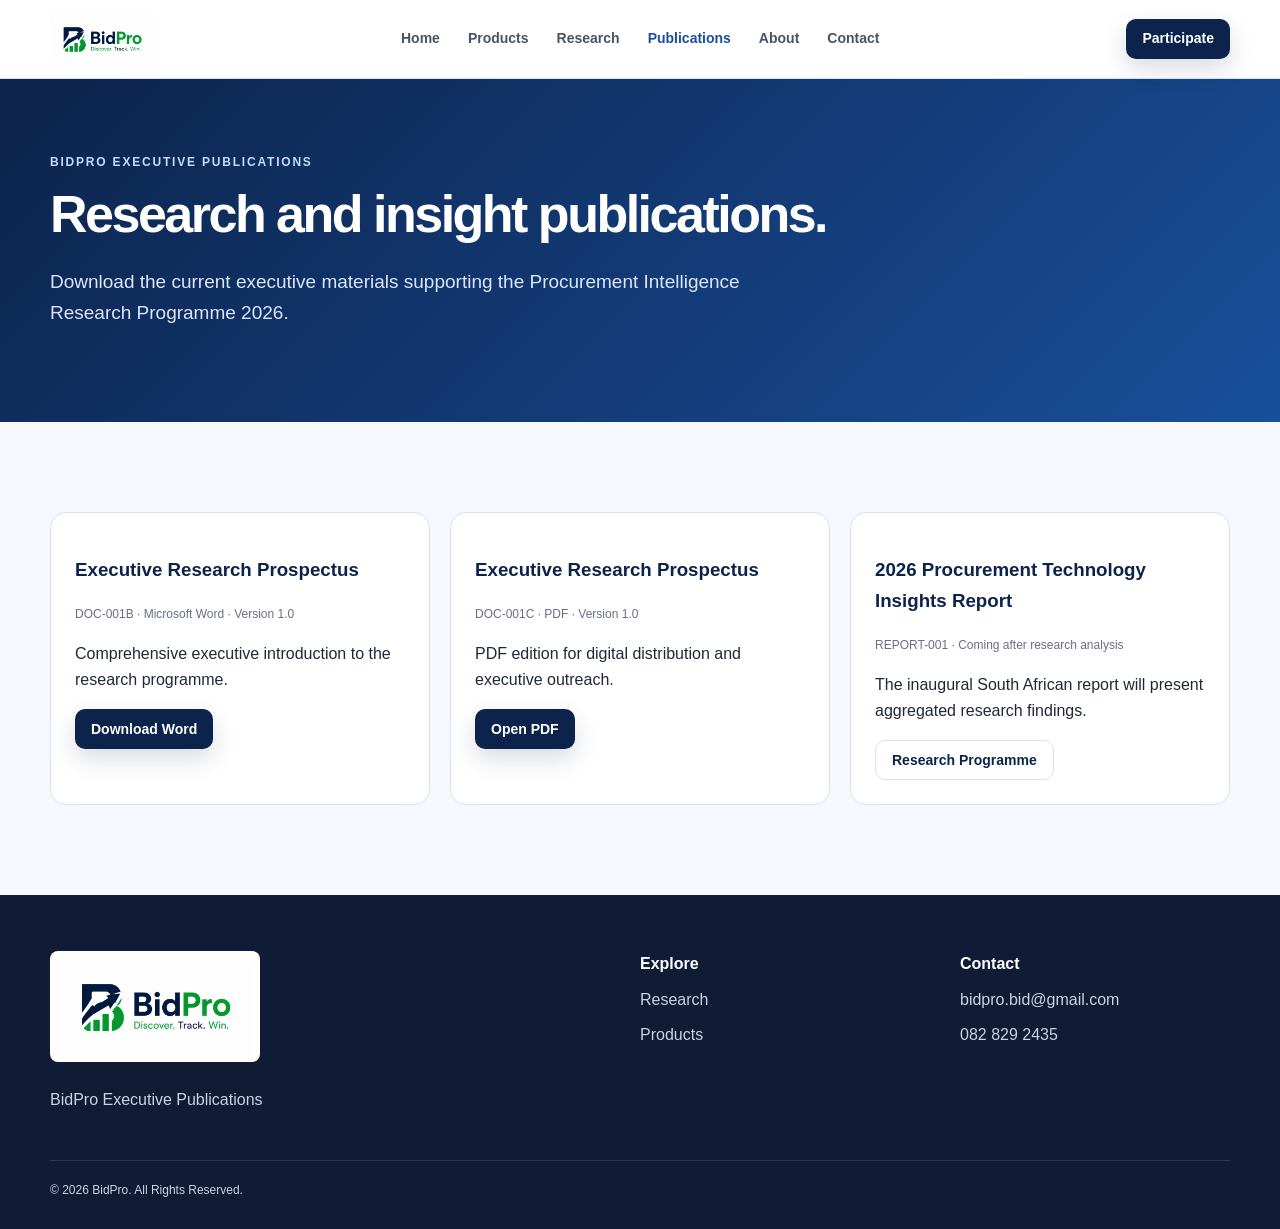
==== publications.html @ 39458b7a "Add files via upload Initial BidPro corporate website release" ====
<!doctype html><html lang="en"><head><meta charset="utf-8"><meta name="viewport" content="width=device-width,initial-scale=1"><title>Publications | BidPro</title><link rel="stylesheet" href="assets/css/style.css"></head><body><header class="site-header"><div class="container nav-wrap"><a class="brand" href="index.html"><img src="assets/images/bidpro-logo.jpeg" alt="BidPro logo"></a><nav class="nav"><a href="index.html">Home</a><a href="products.html">Products</a><a href="research.html">Research</a><a class="active" href="publications.html">Publications</a><a href="about.html">About</a><a href="contact.html">Contact</a></nav><a class="btn small" href="https://forms.gle/eF6SkpxoJ4zvAVK57" target="_blank">Participate</a></div></header><section class="page-hero"><div class="container"><div class="eyebrow">BidPro Executive Publications</div><h1>Research and insight publications.</h1><p>Download the current executive materials supporting the Procurement Intelligence Research Programme 2026.</p></div></section><section class="section soft"><div class="container"><div class="publication-grid"><article class="publication"><h3>Executive Research Prospectus</h3><div class="meta">DOC-001B · Microsoft Word · Version 1.0</div><p>Comprehensive executive introduction to the research programme.</p><div class="actions"><a class="btn small" href="assets/documents/DOC-001B_Executive_Research_Prospectus_v1.0.docx" download>Download Word</a></div></article><article class="publication"><h3>Executive Research Prospectus</h3><div class="meta">DOC-001C · PDF · Version 1.0</div><p>PDF edition for digital distribution and executive outreach.</p><div class="actions"><a class="btn small" href="assets/documents/DOC-001C_Executive_Research_Prospectus_v1.0.pdf" target="_blank">Open PDF</a></div></article><article class="publication"><h3>2026 Procurement Technology Insights Report</h3><div class="meta">REPORT-001 · Coming after research analysis</div><p>The inaugural South African report will present aggregated research findings.</p><div class="actions"><a class="btn secondary small" href="research.html">Research Programme</a></div></article></div></div></section><footer><div class="container footer-grid"><div><img src="assets/images/bidpro-logo.jpeg" alt="BidPro logo"><p>BidPro Executive Publications</p></div><div><strong>Explore</strong><a href="research.html">Research</a><a href="products.html">Products</a></div><div><strong>Contact</strong><a href="mailto:bidpro.bid@gmail.com">bidpro.bid@gmail.com</a><a href="tel:+27828292435">082 829 2435</a></div></div><div class="container copyright">© 2026 BidPro. All Rights Reserved.</div></footer></body></html>
---- assets/css/style.css ----
:root{--navy:#0c234b;--blue:#194f9b;--green:#00a651;--gold:#d4a017;--ink:#1f2937;--muted:#667085;--soft:#f5f8fc;--line:#dbe3ee;--white:#fff;--shadow:0 18px 55px rgba(12,35,75,.12)}
*{box-sizing:border-box}html{scroll-behavior:smooth}body{margin:0;font-family:Inter,Arial,Helvetica,sans-serif;color:var(--ink);line-height:1.65;background:#fff}a{text-decoration:none;color:inherit}.container{width:min(1180px,calc(100% - 36px));margin:auto}
.site-header{position:sticky;top:0;z-index:100;background:rgba(255,255,255,.96);backdrop-filter:blur(12px);border-bottom:1px solid var(--line)}.nav-wrap{height:78px;display:flex;align-items:center;justify-content:space-between;gap:28px}.brand img{height:52px;width:auto;display:block}.nav{display:flex;gap:28px;font-weight:700;font-size:14px;color:#475467}.nav a:hover,.nav a.active{color:var(--blue)}
.btn{display:inline-flex;align-items:center;justify-content:center;min-height:48px;padding:0 22px;border-radius:10px;background:var(--navy);color:#fff;font-weight:800;box-shadow:0 10px 24px rgba(12,35,75,.16);transition:.2s}.btn:hover{transform:translateY(-2px);background:#16386f}.btn.secondary{background:#fff;color:var(--navy);border:1px solid var(--line);box-shadow:none}.btn.green{background:var(--green)}.btn.gold{background:var(--gold);color:#182033}.btn.small{min-height:40px;padding:0 16px;font-size:14px}
.hero{position:relative;overflow:hidden;background:linear-gradient(135deg,#0c234b,#194f9b 68%,#00a651 125%);color:#fff;padding:100px 0 88px}.hero:after{content:"";position:absolute;width:520px;height:520px;border-radius:50%;background:rgba(255,255,255,.07);right:-220px;top:-240px}.hero-grid{display:grid;grid-template-columns:1.05fr .95fr;gap:68px;align-items:center;position:relative;z-index:2}.eyebrow{text-transform:uppercase;letter-spacing:1.8px;font-size:12px;font-weight:900;color:#cbd9ff;margin-bottom:14px}.eyebrow.dark{color:var(--blue)}h1{font-size:clamp(44px,5vw,68px);line-height:1.06;letter-spacing:-2.5px;margin:0 0 24px}h2{font-size:clamp(34px,4vw,50px);line-height:1.14;letter-spacing:-1.7px;color:var(--navy);margin:0 0 22px}.lead{font-size:20px;color:#e5edff;max-width:720px}.hero-actions{display:flex;gap:14px;flex-wrap:wrap;margin:30px 0 22px}.trust-inline{display:flex;gap:22px;flex-wrap:wrap;font-size:13px;color:#d9e4ff}
.hero-card{background:#fff;color:var(--ink);padding:26px;border-radius:20px;box-shadow:0 30px 80px rgba(0,0,0,.25)}.hero-card h3{color:var(--navy);font-size:22px;margin:0 0 16px}.hero-card .stat-grid{display:grid;grid-template-columns:repeat(3,1fr);gap:10px;margin:18px 0}.stat{background:#f5f8fc;border:1px solid #e6edf5;padding:14px;border-radius:11px}.stat b{display:block;color:var(--navy)}.stat span{font-size:11px;color:var(--muted)}.progress{display:grid;gap:13px;margin-top:18px}.progress div{background:#edf2f7;border-radius:999px;height:10px;overflow:hidden}.progress i{display:block;height:100%;background:linear-gradient(90deg,var(--blue),var(--green))}
.section{padding:90px 0}.soft{background:var(--soft)}.navy{background:var(--navy);color:#fff}.navy h2{color:#fff}.split{display:grid;grid-template-columns:1fr 1fr;gap:76px;align-items:start}.copy{font-size:18px;color:#475467}.section-heading{max-width:780px;margin-bottom:40px}.cards{display:grid;grid-template-columns:repeat(3,1fr);gap:20px}.card{background:#fff;border:1px solid #e2e9f2;border-radius:16px;padding:26px;box-shadow:0 8px 28px rgba(12,35,75,.05)}.card .num{display:grid;place-items:center;width:42px;height:42px;border-radius:10px;background:#eaf0fb;color:var(--blue);font-weight:900}.card h3{color:var(--navy);font-size:20px;margin:16px 0 8px}.card p{color:var(--muted);margin:0}
.featured{display:grid;grid-template-columns:1.15fr .85fr;gap:56px;align-items:center}.qr-card{background:#fff;border:1px solid var(--line);border-radius:18px;padding:28px;text-align:center;box-shadow:var(--shadow)}.qr-card img{width:260px;max-width:100%}.qr-card strong,.qr-card span{display:block}.qr-card strong{color:var(--navy);font-size:20px}.qr-card span{color:var(--muted)}
.pills{display:flex;gap:12px;flex-wrap:wrap}.pills span{padding:12px 16px;border-radius:999px;border:1px solid var(--line);font-weight:700;background:#fff}
.timeline{display:grid;grid-template-columns:repeat(5,1fr);gap:18px}.timeline div{border-top:2px solid rgba(255,255,255,.24);padding-top:22px}.timeline b{color:#73d7ae}.timeline p{color:#cbd8eb;font-size:14px}
.publication-grid{display:grid;grid-template-columns:repeat(3,1fr);gap:20px}.publication{border:1px solid var(--line);border-radius:16px;padding:24px;background:#fff}.publication h3{color:var(--navy)}.publication .meta{font-size:12px;color:var(--muted);margin-bottom:15px}.publication .actions{display:flex;gap:10px;flex-wrap:wrap}
.page-hero{background:linear-gradient(135deg,#0c234b,#194f9b);color:#fff;padding:74px 0}.page-hero h1{font-size:52px}.page-hero p{font-size:19px;color:#dbe6ff;max-width:760px}
.contact-grid{display:grid;grid-template-columns:1fr 1fr;gap:48px}.contact-card{background:var(--soft);border:1px solid var(--line);border-radius:16px;padding:28px}.contact-card strong{display:block;color:var(--navy);margin-top:10px}
.faq details{border-top:1px solid var(--line);padding:19px 0}.faq summary{cursor:pointer;color:var(--navy);font-weight:800;font-size:18px}
.final-cta{background:var(--green);color:#fff;padding:60px 0}.final-inner{display:flex;align-items:center;justify-content:space-between;gap:36px}.final-inner h2{color:#fff;max-width:760px;margin:0}
footer{background:#101b36;color:#c8d3e5;padding:56px 0 28px}.footer-grid{display:grid;grid-template-columns:2fr 1fr 1fr;gap:50px}.footer-grid img{width:210px;background:#fff;border-radius:8px;padding:6px}.footer-grid div{display:flex;flex-direction:column;gap:9px}.footer-grid strong{color:#fff}.copyright{border-top:1px solid rgba(255,255,255,.12);margin-top:30px;padding-top:20px;font-size:12px}.mobile-cta{display:none}
@media(max-width:900px){.nav{display:none}.hero-grid,.split,.featured,.contact-grid{grid-template-columns:1fr}.cards,.publication-grid{grid-template-columns:repeat(2,1fr)}.timeline{grid-template-columns:1fr}.final-inner{flex-direction:column;align-items:flex-start}}
@media(max-width:620px){.container{width:min(100% - 28px,1180px)}.site-header .btn.small{display:none}.brand img{height:44px}.hero{padding:62px 0 76px}h1{font-size:42px}.lead{font-size:17px}.hero-actions{flex-direction:column}.hero-actions .btn{width:100%}.hero-card .stat-grid{grid-template-columns:1fr}.cards,.publication-grid{grid-template-columns:1fr}.section{padding:68px 0}h2{font-size:35px}.footer-grid{grid-template-columns:1fr}.mobile-cta{display:flex;position:fixed;left:14px;right:14px;bottom:14px;height:50px;align-items:center;justify-content:center;background:var(--gold);color:#1f2937;font-weight:900;border-radius:10px;z-index:120;box-shadow:0 12px 30px rgba(0,0,0,.28)}footer{padding-bottom:90px}}
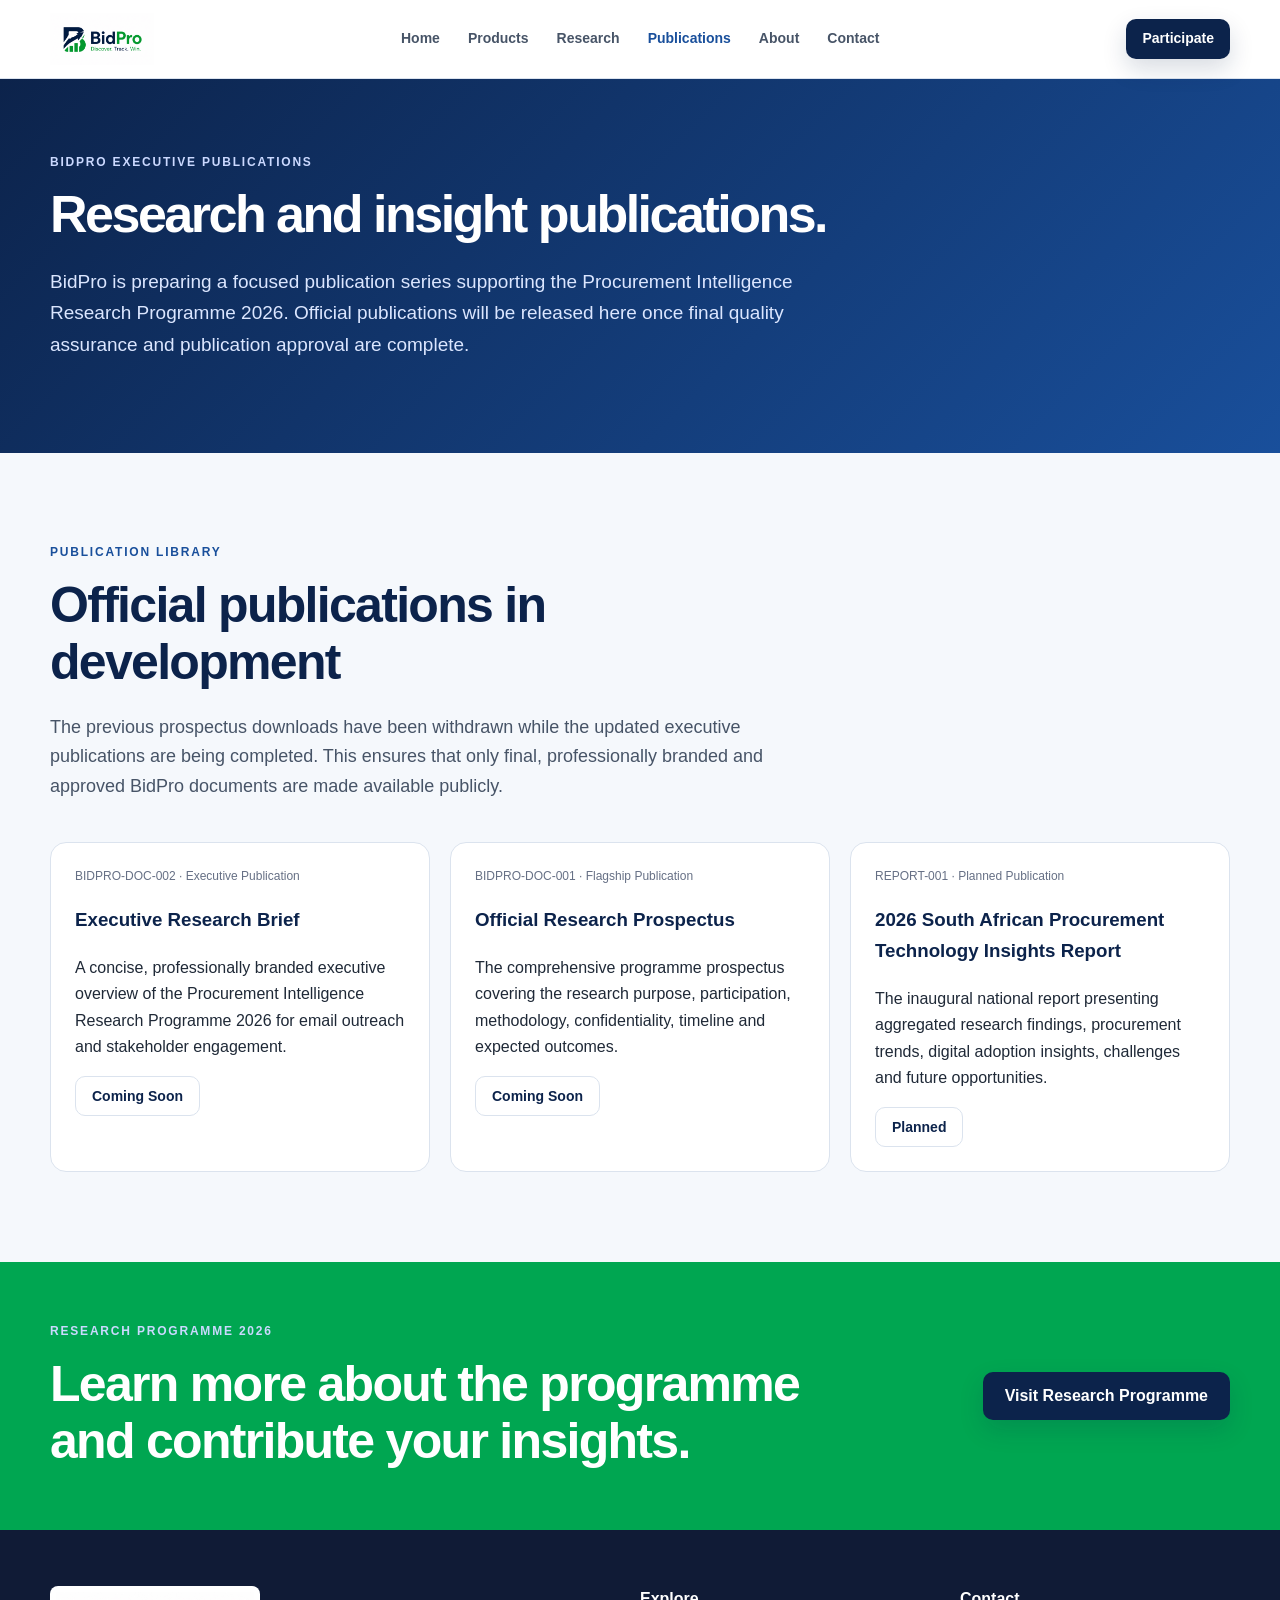
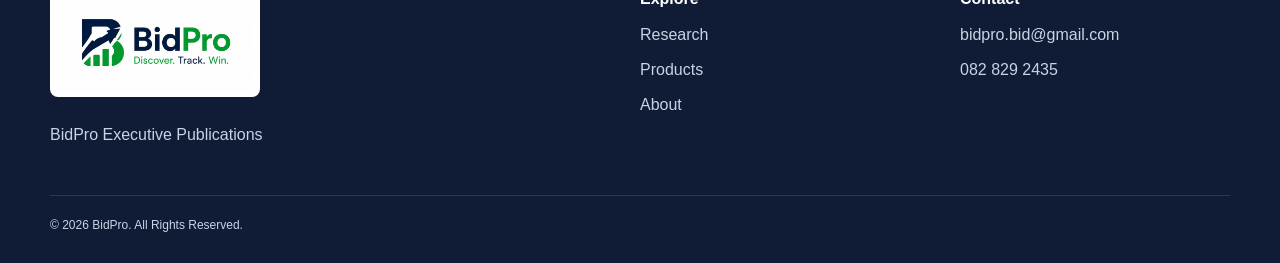
==== commit 965e45c3: "Add files via upload" ====
--- a/publications.html
+++ b/publications.html
@@ -1 +1,125 @@
-<!doctype html><html lang="en"><head><meta charset="utf-8"><meta name="viewport" content="width=device-width,initial-scale=1"><title>Publications | BidPro</title><link rel="stylesheet" href="assets/css/style.css"></head><body><header class="site-header"><div class="container nav-wrap"><a class="brand" href="index.html"><img src="assets/images/bidpro-logo.jpeg" alt="BidPro logo"></a><nav class="nav"><a href="index.html">Home</a><a href="products.html">Products</a><a href="research.html">Research</a><a class="active" href="publications.html">Publications</a><a href="about.html">About</a><a href="contact.html">Contact</a></nav><a class="btn small" href="https://forms.gle/eF6SkpxoJ4zvAVK57" target="_blank">Participate</a></div></header><section class="page-hero"><div class="container"><div class="eyebrow">BidPro Executive Publications</div><h1>Research and insight publications.</h1><p>Download the current executive materials supporting the Procurement Intelligence Research Programme 2026.</p></div></section><section class="section soft"><div class="container"><div class="publication-grid"><article class="publication"><h3>Executive Research Prospectus</h3><div class="meta">DOC-001B · Microsoft Word · Version 1.0</div><p>Comprehensive executive introduction to the research programme.</p><div class="actions"><a class="btn small" href="assets/documents/DOC-001B_Executive_Research_Prospectus_v1.0.docx" download>Download Word</a></div></article><article class="publication"><h3>Executive Research Prospectus</h3><div class="meta">DOC-001C · PDF · Version 1.0</div><p>PDF edition for digital distribution and executive outreach.</p><div class="actions"><a class="btn small" href="assets/documents/DOC-001C_Executive_Research_Prospectus_v1.0.pdf" target="_blank">Open PDF</a></div></article><article class="publication"><h3>2026 Procurement Technology Insights Report</h3><div class="meta">REPORT-001 · Coming after research analysis</div><p>The inaugural South African report will present aggregated research findings.</p><div class="actions"><a class="btn secondary small" href="research.html">Research Programme</a></div></article></div></div></section><footer><div class="container footer-grid"><div><img src="assets/images/bidpro-logo.jpeg" alt="BidPro logo"><p>BidPro Executive Publications</p></div><div><strong>Explore</strong><a href="research.html">Research</a><a href="products.html">Products</a></div><div><strong>Contact</strong><a href="mailto:bidpro.bid@gmail.com">bidpro.bid@gmail.com</a><a href="tel:+27828292435">082 829 2435</a></div></div><div class="container copyright">© 2026 BidPro. All Rights Reserved.</div></footer></body></html>
+<!doctype html>
+<html lang="en">
+<head>
+  <meta charset="utf-8">
+  <meta name="viewport" content="width=device-width,initial-scale=1">
+  <title>Publications | BidPro</title>
+  <meta name="description" content="Official BidPro research publications supporting the Procurement Intelligence Research Programme 2026.">
+  <link rel="stylesheet" href="assets/css/style.css">
+</head>
+<body>
+  <header class="site-header">
+    <div class="container nav-wrap">
+      <a class="brand" href="index.html">
+        <img src="assets/images/bidpro-logo.jpeg" alt="BidPro logo">
+      </a>
+      <nav class="nav">
+        <a href="index.html">Home</a>
+        <a href="products.html">Products</a>
+        <a href="research.html">Research</a>
+        <a class="active" href="publications.html">Publications</a>
+        <a href="about.html">About</a>
+        <a href="contact.html">Contact</a>
+      </nav>
+      <a class="btn small" href="research.html">Participate</a>
+    </div>
+  </header>
+
+  <section class="page-hero">
+    <div class="container">
+      <div class="eyebrow">BidPro Executive Publications</div>
+      <h1>Research and insight publications.</h1>
+      <p>
+        BidPro is preparing a focused publication series supporting the Procurement Intelligence
+        Research Programme 2026. Official publications will be released here once final quality
+        assurance and publication approval are complete.
+      </p>
+    </div>
+  </section>
+
+  <section class="section soft">
+    <div class="container">
+      <div class="section-heading">
+        <div class="eyebrow dark">Publication Library</div>
+        <h2>Official publications in development</h2>
+        <p class="copy">
+          The previous prospectus downloads have been withdrawn while the updated executive
+          publications are being completed. This ensures that only final, professionally branded
+          and approved BidPro documents are made available publicly.
+        </p>
+      </div>
+
+      <div class="publication-grid">
+        <article class="publication">
+          <div class="meta">BIDPRO-DOC-002 · Executive Publication</div>
+          <h3>Executive Research Brief</h3>
+          <p>
+            A concise, professionally branded executive overview of the Procurement Intelligence
+            Research Programme 2026 for email outreach and stakeholder engagement.
+          </p>
+          <div class="actions">
+            <span class="btn secondary small" aria-disabled="true">Coming Soon</span>
+          </div>
+        </article>
+
+        <article class="publication">
+          <div class="meta">BIDPRO-DOC-001 · Flagship Publication</div>
+          <h3>Official Research Prospectus</h3>
+          <p>
+            The comprehensive programme prospectus covering the research purpose, participation,
+            methodology, confidentiality, timeline and expected outcomes.
+          </p>
+          <div class="actions">
+            <span class="btn secondary small" aria-disabled="true">Coming Soon</span>
+          </div>
+        </article>
+
+        <article class="publication">
+          <div class="meta">REPORT-001 · Planned Publication</div>
+          <h3>2026 South African Procurement Technology Insights Report</h3>
+          <p>
+            The inaugural national report presenting aggregated research findings, procurement
+            trends, digital adoption insights, challenges and future opportunities.
+          </p>
+          <div class="actions">
+            <span class="btn secondary small" aria-disabled="true">Planned</span>
+          </div>
+        </article>
+      </div>
+    </div>
+  </section>
+
+  <section class="final-cta">
+    <div class="container final-inner">
+      <div>
+        <div class="eyebrow">Research Programme 2026</div>
+        <h2>Learn more about the programme and contribute your insights.</h2>
+      </div>
+      <a class="btn" href="research.html">Visit Research Programme</a>
+    </div>
+  </section>
+
+  <footer>
+    <div class="container footer-grid">
+      <div>
+        <img src="assets/images/bidpro-logo.jpeg" alt="BidPro logo">
+        <p>BidPro Executive Publications</p>
+      </div>
+      <div>
+        <strong>Explore</strong>
+        <a href="research.html">Research</a>
+        <a href="products.html">Products</a>
+        <a href="about.html">About</a>
+      </div>
+      <div>
+        <strong>Contact</strong>
+        <a href="mailto:bidpro.bid@gmail.com">bidpro.bid@gmail.com</a>
+        <a href="tel:+27828292435">082 829 2435</a>
+      </div>
+    </div>
+    <div class="container copyright">© 2026 BidPro. All Rights Reserved.</div>
+  </footer>
+
+  <a class="mobile-cta" href="research.html">Participate in Research</a>
+</body>
+</html>
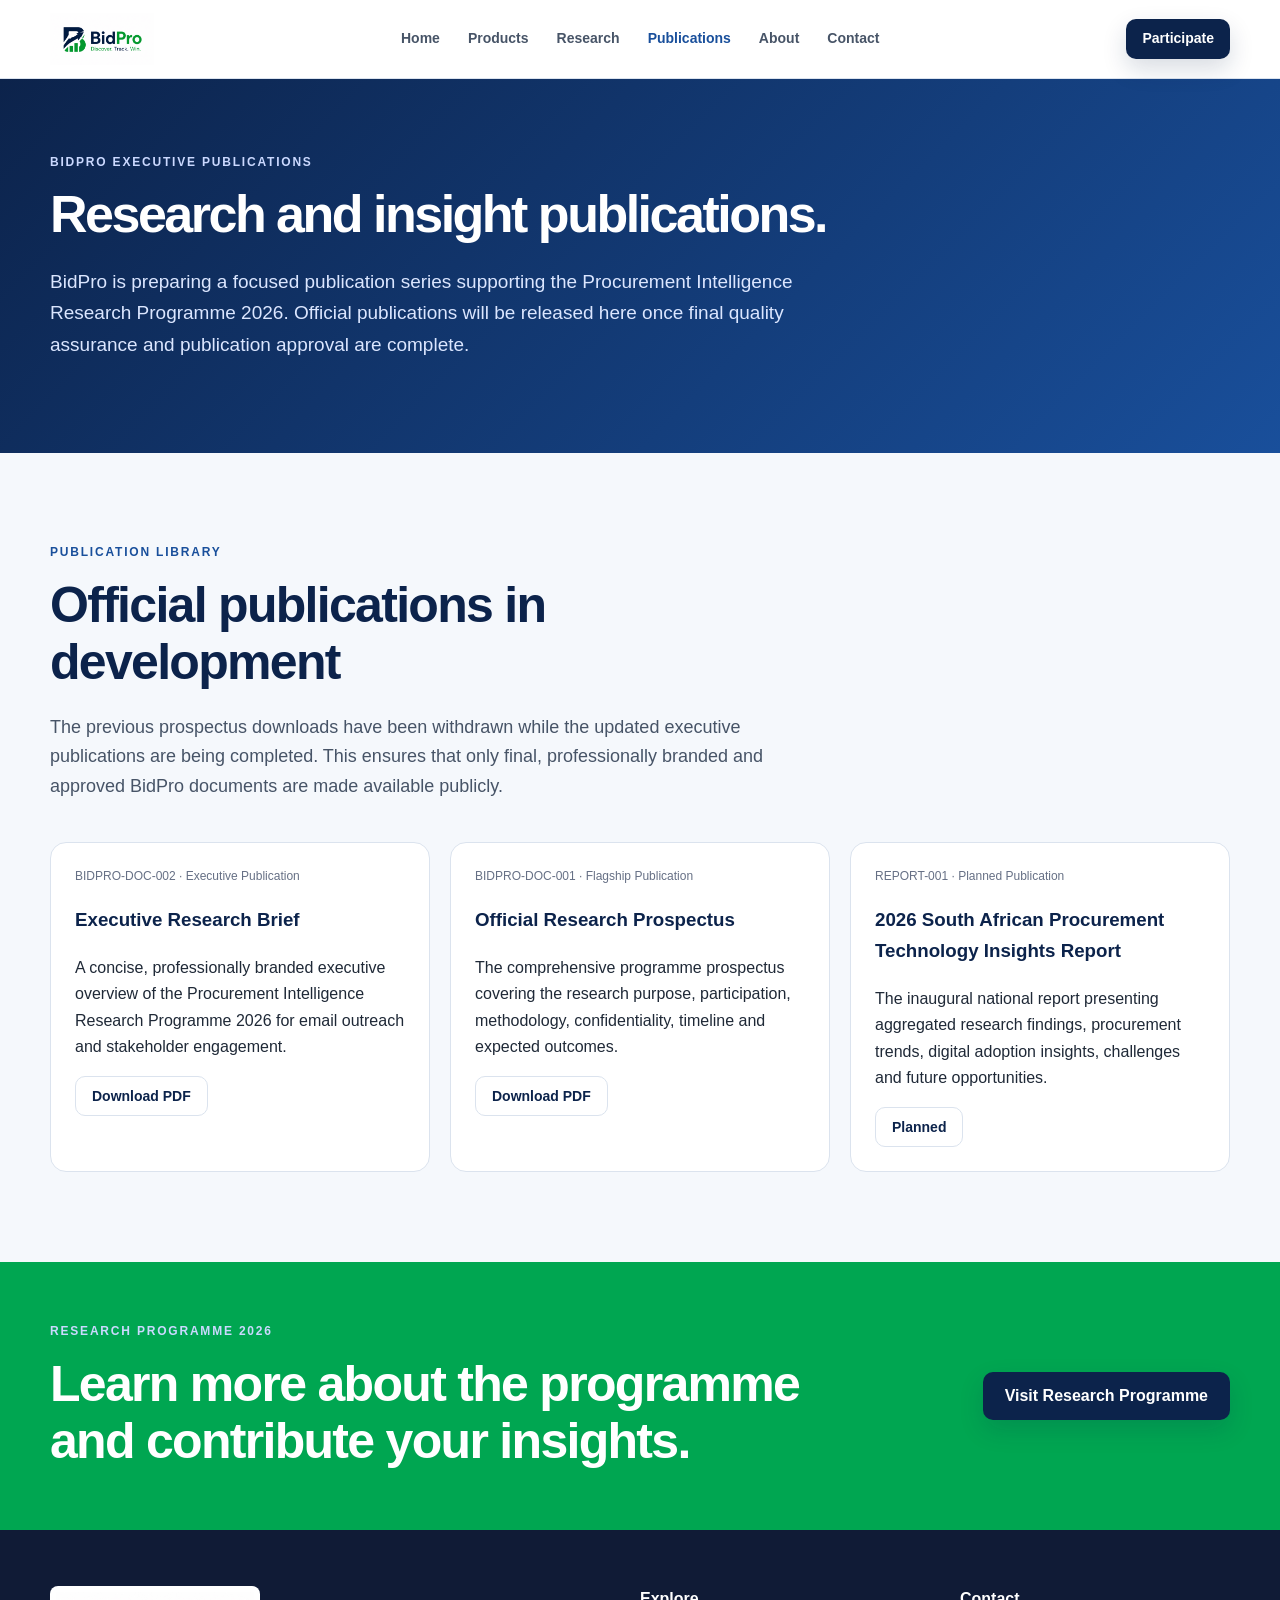
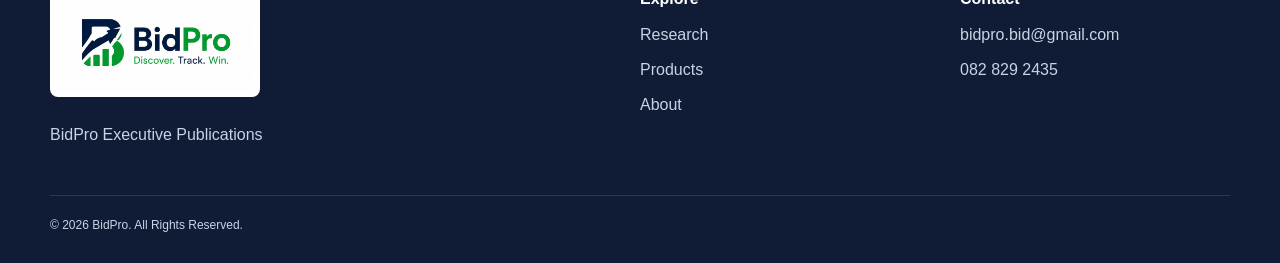
==== commit 90a950ec: "Publish Executive Research Brief and Official Research Prospectus" ====
--- a/publications.html
+++ b/publications.html
@@ -58,7 +58,11 @@
             Research Programme 2026 for email outreach and stakeholder engagement.
           </p>
           <div class="actions">
-            <span class="btn secondary small" aria-disabled="true">Coming Soon</span>
+           <a class="btn secondary small"
+   href="assets/documents/BIDPRO-DOC-002_Executive_Research_Brief_v2.0_COMPLETE.pdf"
+   target="_blank">
+   Download PDF
+</a>
           </div>
         </article>
 
@@ -70,7 +74,11 @@
             methodology, confidentiality, timeline and expected outcomes.
           </p>
           <div class="actions">
-            <span class="btn secondary small" aria-disabled="true">Coming Soon</span>
+          <a class="btn secondary small"
+   href="assets/documents/BIDPRO-DOC-001_Official_Research_Prospectus_v2.0_COMPLETE.pdf"
+   target="_blank">
+   Download PDF
+</a>
           </div>
         </article>
 
